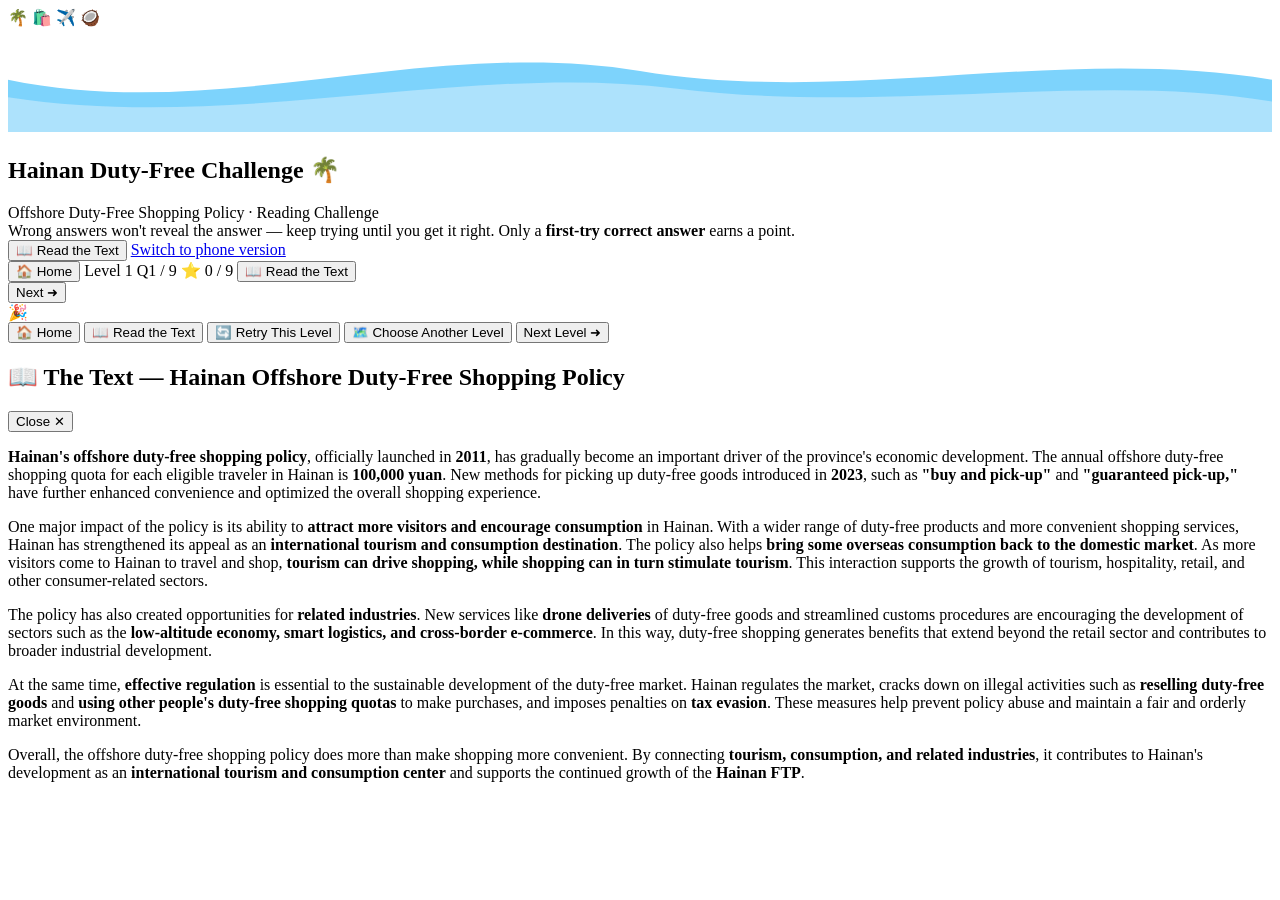
==== desktop.html @ 832258ee "Add desktop.html" ====
<!DOCTYPE html>
<html lang="en">
<head>
<meta charset="UTF-8">
<meta name="viewport" content="width=device-width, initial-scale=1.0">
<meta name="theme-color" content="#0E7490">
<title>Hainan Duty-Free Challenge · Desktop</title>
<link rel="stylesheet" href="assets/desktop.css">
</head>
<body>
  <span class="float-emoji" style="top:7%;left:4%;">🌴</span>
  <span class="float-emoji" style="top:12%;right:6%;animation-delay:1.5s;">🛍️</span>
  <span class="float-emoji" style="bottom:22%;left:7%;animation-delay:3s;">✈️</span>
  <span class="float-emoji" style="bottom:28%;right:5%;animation-delay:4.5s;">🥥</span>
  <svg class="waves" viewBox="0 0 1440 120" preserveAspectRatio="none">
    <path d="M0,60 C240,110 480,10 720,50 C960,90 1200,20 1440,60 L1440,120 L0,120 Z" fill="#7DD3FC"/>
    <path d="M0,80 C260,120 520,40 760,70 C1000,100 1240,50 1440,85 L1440,120 L0,120 Z" fill="#BAE6FD" opacity=".8"/>
  </svg>

  <div class="app">
    <!-- ===== home / level select ===== -->
    <section class="card" id="screen-home">
      <div class="home-head">
        <h1>Hainan Duty-Free Challenge 🌴</h1>
        <div class="subtitle">Offshore Duty-Free Shopping Policy · Reading Challenge</div>
        <div class="rule">
          Wrong answers won't reveal the answer — keep trying until you get it right.
          Only a <b>first-try correct answer</b> earns a point.
        </div>
      </div>
      <div id="level-list"></div>
      <div class="home-foot">
        <button class="btn btn-ghost btn-sm" id="btn-read-home" type="button">📖 Read the Text</button>
        <a class="ver-switch" href="index.html">Switch to phone version</a>
      </div>
    </section>

    <!-- ===== quiz ===== -->
    <section class="card hidden" id="screen-quiz">
      <div class="quiz-top" id="quiz-top">
        <button class="chip chip-home" id="btn-home-quiz" type="button">🏠 Home</button>
        <span class="chip chip-level" id="lv-tag">Level 1</span>
        <span class="chip chip-count" id="count-tag">Q1 / 9</span>
        <span class="chip chip-score">⭐ <span id="score-now">0</span> / <span id="total-now">9</span></span>
        <button class="chip chip-read" id="btn-read-quiz" type="button">📖 Read the Text</button>
      </div>
      <div class="progress"><div id="progress-fill"></div></div>
      <div class="q-text" id="q-text"></div>
      <div id="opt-area"></div>
      <div id="feedback-area"></div>
      <div class="next-row">
        <button class="btn btn-teal hidden" id="btn-next" type="button">Next ➜</button>
      </div>
    </section>

    <!-- ===== level summary ===== -->
    <section class="card hidden" id="screen-sum">
      <div class="sum-head">
        <div class="sum-emoji" id="sum-emoji">🎉</div>
        <div class="sum-title" id="sum-title"></div>
        <div class="sum-sub" id="sum-sub"></div>
        <div class="sum-stars" id="sum-stars"></div>
        <div class="sum-total" id="sum-total"></div>
      </div>
      <div class="review" id="review"></div>
      <div class="result-btns">
        <button class="btn btn-ghost btn-sm" id="btn-home-sum" type="button">🏠 Home</button>
        <button class="btn btn-ghost btn-sm" id="btn-read-sum" type="button">📖 Read the Text</button>
        <button class="btn btn-ghost btn-sm" id="btn-retry-lv" type="button">🔄 Retry This Level</button>
        <button class="btn btn-teal btn-sm" id="btn-to-levels" type="button">🗺️ Choose Another Level</button>
        <button class="btn btn-primary" id="btn-next-lv" type="button">Next Level ➜</button>
      </div>
    </section>
  </div>

  <!-- ===== reading modal ===== -->
  <div class="modal-mask hidden" id="read-modal">
    <div class="modal">
      <div class="modal-head">
        <h2>📖 The Text — Hainan Offshore Duty-Free Shopping Policy</h2>
        <button class="modal-close" id="btn-close-modal" type="button">Close ✕</button>
      </div>
      <div class="modal-body">
        <p><b>Hainan's offshore duty-free shopping policy</b>, officially launched in <b>2011</b>, has gradually become an important driver of the province's economic development. The annual offshore duty-free shopping quota for each eligible traveler in Hainan is <b>100,000 yuan</b>. New methods for picking up duty-free goods introduced in <b>2023</b>, such as <b>"buy and pick-up"</b> and <b>"guaranteed pick-up,"</b> have further enhanced convenience and optimized the overall shopping experience.</p>
        <p>One major impact of the policy is its ability to <b>attract more visitors and encourage consumption</b> in Hainan. With a wider range of duty-free products and more convenient shopping services, Hainan has strengthened its appeal as an <b>international tourism and consumption destination</b>. The policy also helps <b>bring some overseas consumption back to the domestic market</b>. As more visitors come to Hainan to travel and shop, <b>tourism can drive shopping, while shopping can in turn stimulate tourism</b>. This interaction supports the growth of tourism, hospitality, retail, and other consumer-related sectors.</p>
        <p>The policy has also created opportunities for <b>related industries</b>. New services like <b>drone deliveries</b> of duty-free goods and streamlined customs procedures are encouraging the development of sectors such as the <b>low-altitude economy, smart logistics, and cross-border e-commerce</b>. In this way, duty-free shopping generates benefits that extend beyond the retail sector and contributes to broader industrial development.</p>
        <p>At the same time, <b>effective regulation</b> is essential to the sustainable development of the duty-free market. Hainan regulates the market, cracks down on illegal activities such as <b>reselling duty-free goods</b> and <b>using other people's duty-free shopping quotas</b> to make purchases, and imposes penalties on <b>tax evasion</b>. These measures help prevent policy abuse and maintain a fair and orderly market environment.</p>
        <p>Overall, the offshore duty-free shopping policy does more than make shopping more convenient. By connecting <b>tourism, consumption, and related industries</b>, it contributes to Hainan's development as an <b>international tourism and consumption center</b> and supports the continued growth of the <b>Hainan FTP</b>.</p>
      </div>
    </div>
  </div>

  <script>window.GAME_MODE = "desktop";</script>
  <script src="assets/game.js"></script>
</body>
</html>
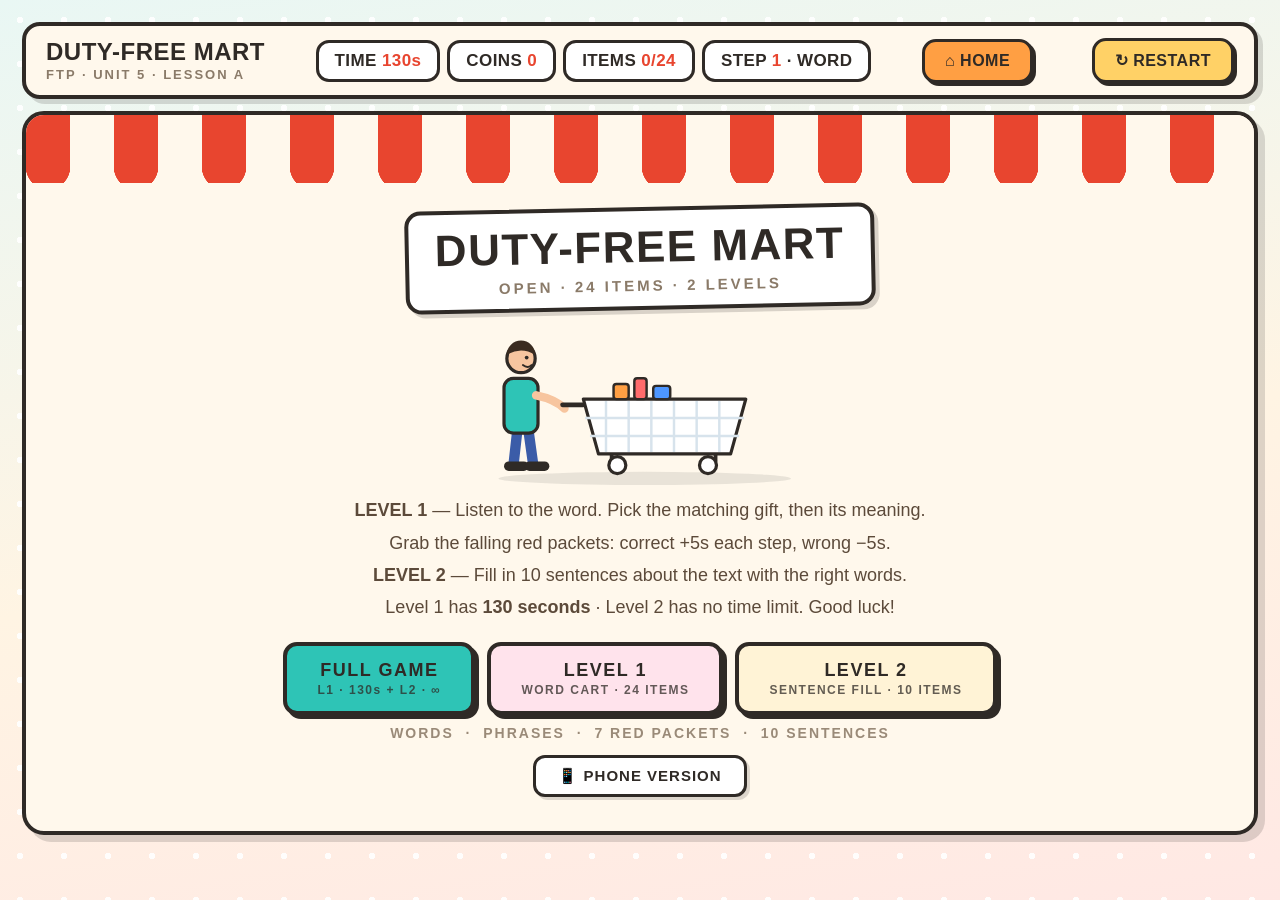
==== commit acabeeff: "Add desktop.html" ====
--- a/desktop.html
+++ b/desktop.html
@@ -1,96 +1,1131 @@
-<!DOCTYPE html>
-<html lang="en">
-<head>
-<meta charset="UTF-8">
-<meta name="viewport" content="width=device-width, initial-scale=1.0">
-<meta name="theme-color" content="#0E7490">
-<title>Hainan Duty-Free Challenge · Desktop</title>
-<link rel="stylesheet" href="assets/desktop.css">
-</head>
-<body>
-  <span class="float-emoji" style="top:7%;left:4%;">🌴</span>
-  <span class="float-emoji" style="top:12%;right:6%;animation-delay:1.5s;">🛍️</span>
-  <span class="float-emoji" style="bottom:22%;left:7%;animation-delay:3s;">✈️</span>
-  <span class="float-emoji" style="bottom:28%;right:5%;animation-delay:4.5s;">🥥</span>
-  <svg class="waves" viewBox="0 0 1440 120" preserveAspectRatio="none">
-    <path d="M0,60 C240,110 480,10 720,50 C960,90 1200,20 1440,60 L1440,120 L0,120 Z" fill="#7DD3FC"/>
-    <path d="M0,80 C260,120 520,40 760,70 C1000,100 1240,50 1440,85 L1440,120 L0,120 Z" fill="#BAE6FD" opacity=".8"/>
-  </svg>
-
-  <div class="app">
-    <!-- ===== home / level select ===== -->
-    <section class="card" id="screen-home">
-      <div class="home-head">
-        <h1>Hainan Duty-Free Challenge 🌴</h1>
-        <div class="subtitle">Offshore Duty-Free Shopping Policy · Reading Challenge</div>
-        <div class="rule">
-          Wrong answers won't reveal the answer — keep trying until you get it right.
-          Only a <b>first-try correct answer</b> earns a point.
-        </div>
-      </div>
-      <div id="level-list"></div>
-      <div class="home-foot">
-        <button class="btn btn-ghost btn-sm" id="btn-read-home" type="button">📖 Read the Text</button>
-        <a class="ver-switch" href="index.html">Switch to phone version</a>
-      </div>
-    </section>
-
-    <!-- ===== quiz ===== -->
-    <section class="card hidden" id="screen-quiz">
-      <div class="quiz-top" id="quiz-top">
-        <button class="chip chip-home" id="btn-home-quiz" type="button">🏠 Home</button>
-        <span class="chip chip-level" id="lv-tag">Level 1</span>
-        <span class="chip chip-count" id="count-tag">Q1 / 9</span>
-        <span class="chip chip-score">⭐ <span id="score-now">0</span> / <span id="total-now">9</span></span>
-        <button class="chip chip-read" id="btn-read-quiz" type="button">📖 Read the Text</button>
-      </div>
-      <div class="progress"><div id="progress-fill"></div></div>
-      <div class="q-text" id="q-text"></div>
-      <div id="opt-area"></div>
-      <div id="feedback-area"></div>
-      <div class="next-row">
-        <button class="btn btn-teal hidden" id="btn-next" type="button">Next ➜</button>
-      </div>
-    </section>
-
-    <!-- ===== level summary ===== -->
-    <section class="card hidden" id="screen-sum">
-      <div class="sum-head">
-        <div class="sum-emoji" id="sum-emoji">🎉</div>
-        <div class="sum-title" id="sum-title"></div>
-        <div class="sum-sub" id="sum-sub"></div>
-        <div class="sum-stars" id="sum-stars"></div>
-        <div class="sum-total" id="sum-total"></div>
-      </div>
-      <div class="review" id="review"></div>
-      <div class="result-btns">
-        <button class="btn btn-ghost btn-sm" id="btn-home-sum" type="button">🏠 Home</button>
-        <button class="btn btn-ghost btn-sm" id="btn-read-sum" type="button">📖 Read the Text</button>
-        <button class="btn btn-ghost btn-sm" id="btn-retry-lv" type="button">🔄 Retry This Level</button>
-        <button class="btn btn-teal btn-sm" id="btn-to-levels" type="button">🗺️ Choose Another Level</button>
-        <button class="btn btn-primary" id="btn-next-lv" type="button">Next Level ➜</button>
-      </div>
-    </section>
-  </div>
-
-  <!-- ===== reading modal ===== -->
-  <div class="modal-mask hidden" id="read-modal">
-    <div class="modal">
-      <div class="modal-head">
-        <h2>📖 The Text — Hainan Offshore Duty-Free Shopping Policy</h2>
-        <button class="modal-close" id="btn-close-modal" type="button">Close ✕</button>
-      </div>
-      <div class="modal-body">
-        <p><b>Hainan's offshore duty-free shopping policy</b>, officially launched in <b>2011</b>, has gradually become an important driver of the province's economic development. The annual offshore duty-free shopping quota for each eligible traveler in Hainan is <b>100,000 yuan</b>. New methods for picking up duty-free goods introduced in <b>2023</b>, such as <b>"buy and pick-up"</b> and <b>"guaranteed pick-up,"</b> have further enhanced convenience and optimized the overall shopping experience.</p>
-        <p>One major impact of the policy is its ability to <b>attract more visitors and encourage consumption</b> in Hainan. With a wider range of duty-free products and more convenient shopping services, Hainan has strengthened its appeal as an <b>international tourism and consumption destination</b>. The policy also helps <b>bring some overseas consumption back to the domestic market</b>. As more visitors come to Hainan to travel and shop, <b>tourism can drive shopping, while shopping can in turn stimulate tourism</b>. This interaction supports the growth of tourism, hospitality, retail, and other consumer-related sectors.</p>
-        <p>The policy has also created opportunities for <b>related industries</b>. New services like <b>drone deliveries</b> of duty-free goods and streamlined customs procedures are encouraging the development of sectors such as the <b>low-altitude economy, smart logistics, and cross-border e-commerce</b>. In this way, duty-free shopping generates benefits that extend beyond the retail sector and contributes to broader industrial development.</p>
-        <p>At the same time, <b>effective regulation</b> is essential to the sustainable development of the duty-free market. Hainan regulates the market, cracks down on illegal activities such as <b>reselling duty-free goods</b> and <b>using other people's duty-free shopping quotas</b> to make purchases, and imposes penalties on <b>tax evasion</b>. These measures help prevent policy abuse and maintain a fair and orderly market environment.</p>
-        <p>Overall, the offshore duty-free shopping policy does more than make shopping more convenient. By connecting <b>tourism, consumption, and related industries</b>, it contributes to Hainan's development as an <b>international tourism and consumption center</b> and supports the continued growth of the <b>Hainan FTP</b>.</p>
-      </div>
-    </div>
-  </div>
-
-  <script>window.GAME_MODE = "desktop";</script>
-  <script src="assets/game.js"></script>
-</body>
-</html>
+<!DOCTYPE html>
+<html lang="en">
+<head>
+<meta charset="UTF-8">
+<meta name="viewport" content="width=device-width, initial-scale=1.0">
+<title>Duty-Free Mart · FTP Unit 5 Lesson A</title>
+<style>
+  :root{
+    --ink:#2f2a26; --cream:#fff8ec; --red:#e8452f; --orange:#ff9f43;
+    --teal:#2ec4b6; --yellow:#ffd166; --paper:#fffdf7; --gold:#f5c542;
+  }
+  *{margin:0;padding:0;box-sizing:border-box;}
+  body{
+    font-family:"Trebuchet MS","Segoe UI",Arial,sans-serif; color:var(--ink);
+    background:
+      radial-gradient(circle at 20px 20px, rgba(255,255,255,.9) 3px, transparent 3.5px) 0 0/44px 44px,
+      linear-gradient(170deg,#e9f7f4 0%,#fff4e3 55%,#ffe8e4 100%);
+    min-height:100vh; padding:10px;
+  }
+  .app{max-width:1140px;margin:0 auto;}
+
+  /* ---------- topbar ---------- */
+  .topbar{
+    display:flex;align-items:center;justify-content:space-between;gap:8px;flex-wrap:wrap;
+    background:var(--cream);border:4px solid var(--ink);border-radius:18px;
+    padding:8px 14px;box-shadow:5px 5px 0 rgba(47,42,38,.16);
+  }
+  .brand{font-size:16px;font-weight:800;letter-spacing:.5px;line-height:1.15;}
+  .brand span{display:block;font-size:10px;letter-spacing:2px;color:#8a7a68;margin-top:2px;}
+  .pills{display:flex;gap:7px;flex-wrap:wrap;align-items:center;}
+  .pill{
+    background:#fff;border:3px solid var(--ink);border-radius:11px;
+    padding:5px 11px;font-size:12.5px;font-weight:800;letter-spacing:.4px;
+    position:relative;
+  }
+  .tbadge{
+    position:absolute;top:-8px;right:-2px;z-index:60;
+    font-size:14px;font-weight:900;letter-spacing:.5px;
+    pointer-events:none;white-space:nowrap;
+    animation:tbf 1s ease-out both;
+    text-shadow:0 0 3px #fff,0 0 3px #fff,0 0 3px #fff;
+  }
+  .tbadge.pos{color:#1f9d55;}
+  .tbadge.neg{color:#e02424;}
+  @keyframes tbf{
+    0%{opacity:0;transform:translateY(6px) scale(.7);}
+    25%{opacity:1;transform:translateY(-2px) scale(1.15);}
+    75%{opacity:1;transform:translateY(-12px) scale(1);}
+    100%{opacity:0;transform:translateY(-20px) scale(1);}
+  }
+  .pill b{color:var(--red);}
+  .pill.urgent{background:#ffd9d3;border-color:#c3271a;animation:blink 1s infinite;}
+  .pill.urgent b{color:#c3271a;}
+  @keyframes blink{50%{background:#ffaba0;}}
+  .restart{
+    background:var(--yellow);border:3px solid var(--ink);border-radius:12px;
+    padding:7px 15px;font-size:12.5px;font-weight:800;cursor:pointer;font-family:inherit;
+    box-shadow:3px 3px 0 var(--ink);transition:.12s;color:var(--ink);letter-spacing:.5px;
+  }
+  .restart:hover{transform:translate(2px,2px);box-shadow:1px 1px 0 var(--ink);}
+  .restart.home{background:#ff9f43;margin-right:8px;}
+
+  .screen{display:none;margin-top:12px;}
+  .screen.active{display:block;}
+
+  /* ---------- cover ---------- */
+  .cover{
+    background:var(--cream);border:4px solid var(--ink);border-radius:22px;
+    box-shadow:7px 7px 0 rgba(47,42,38,.16);overflow:hidden;
+  }
+  .awning{
+    height:52px;
+    background:repeating-linear-gradient(90deg,var(--red) 0 44px,var(--cream) 44px 88px);
+    position:relative;
+  }
+  .awning::after{
+    content:"";position:absolute;left:0;right:0;top:52px;height:16px;
+    background-color:var(--cream);
+    background-image:radial-gradient(circle at 22px 0,var(--red) 22px,transparent 22.5px);
+    background-repeat:repeat-x;background-size:88px 16px;
+  }
+  .cover-body{padding:30px 18px 26px;text-align:center;}
+  .sign{
+    display:inline-block;background:#fff;border:4px solid var(--ink);border-radius:16px;
+    padding:12px 26px;box-shadow:4px 4px 0 rgba(47,42,38,.18);transform:rotate(-1.2deg);
+  }
+  .sign h1{font-size:26px;letter-spacing:1.5px;line-height:1.1;}
+  .sign .sub{margin-top:6px;font-size:11px;letter-spacing:3px;color:#8a7a68;font-weight:800;}
+  .cover-scene{max-width:340px;margin:6px auto 0;}
+  .cover-scene svg{width:100%;height:auto;display:block;}
+  .howto{margin:6px auto 0;max-width:540px;font-size:14px;line-height:1.8;color:#5c4a3a;}
+  .go{
+    margin-top:16px;border:4px solid var(--ink);cursor:pointer;font-family:inherit;
+    color:var(--ink);font-size:17px;font-weight:800;letter-spacing:1.5px;
+    padding:12px 36px;border-radius:18px;background:var(--teal);
+    box-shadow:4px 4px 0 var(--ink);transition:.12s;
+  }
+  .go:hover{transform:translate(2px,2px);box-shadow:2px 2px 0 var(--ink);}
+  .go small{display:block;font-size:10.5px;letter-spacing:2.5px;margin-top:2px;opacity:.75;}
+  .lvlrow{display:flex;gap:12px;justify-content:center;flex-wrap:wrap;margin-top:18px;}
+  .go.mini{margin-top:0;padding:10px 20px;font-size:14px;border-radius:14px;}
+  .go.mini small{font-size:9.5px;letter-spacing:1.5px;}
+  .cover-tip{margin-top:10px;font-size:11px;letter-spacing:2px;color:#9a8a78;font-weight:800;}
+
+  /* ---------- game layout ---------- */
+  .board{display:grid;grid-template-columns:minmax(0,1fr);gap:12px;margin-top:12px;}
+  @media (min-width:860px){ .board{grid-template-columns:minmax(0,1fr) 350px;align-items:start;} }
+
+  .shop{
+    background:var(--cream);border:4px solid var(--ink);border-radius:22px;
+    padding:12px 12px 20px;box-shadow:7px 7px 0 rgba(47,42,38,.16);position:relative;
+  }
+  .stepline{display:flex;justify-content:space-between;gap:8px;flex-wrap:wrap;}
+  .step{
+    font-size:11px;font-weight:800;letter-spacing:1.5px;padding:5px 11px;border-radius:10px;
+    border:3px solid var(--ink);background:#fff;color:#a2937f;
+  }
+  .step.on{background:var(--orange);color:#fff;}
+  .rp-banner{
+    display:none;margin:10px auto 0;width:fit-content;max-width:100%;
+    background:linear-gradient(135deg,#e04b38,#c3271a);color:#ffe9b0;
+    border:3px solid #8f1d12;border-radius:12px;padding:6px 16px;
+    font-size:12.5px;font-weight:800;letter-spacing:1px;text-align:center;
+    box-shadow:3px 3px 0 rgba(47,42,38,.2);
+  }
+  .rp-banner.show{display:block;animation:pop .4s;}
+
+  .speaker-zone{text-align:center;margin:12px 0 14px;}
+  .speaker{
+    position:relative;width:84px;height:84px;border-radius:50%;cursor:pointer;
+    background:var(--teal);border:4px solid var(--ink);
+    box-shadow:4px 4px 0 var(--ink);display:flex;align-items:center;justify-content:center;
+    margin:0 auto;transition:.12s;
+  }
+  .speaker:hover{transform:translate(2px,2px);box-shadow:2px 2px 0 var(--ink);}
+  .speaker svg{width:38px;height:38px;}
+  .speaker::before,.speaker::after{
+    content:"";position:absolute;inset:-4px;border-radius:50%;
+    border:3px solid rgba(46,196,182,.55);animation:ring 2.4s infinite;
+  }
+  .speaker::after{animation-delay:1.2s;}
+  @keyframes ring{0%{transform:scale(1);opacity:.85;}100%{transform:scale(1.42);opacity:0;}}
+  .speaker.playing::before,.speaker.playing::after{animation-duration:.85s;}
+  .tap{margin-top:8px;font-size:10px;letter-spacing:2px;font-weight:800;color:#a2937f;}
+
+  /* gift cards */
+  .shelfwrap{position:relative;padding-bottom:12px;}
+  .shelf{display:grid;grid-template-columns:repeat(2,minmax(0,1fr));gap:12px;}
+  @media (min-width:640px){ .shelf{grid-template-columns:repeat(4,1fr);} }
+  .plank{
+    height:12px;margin-top:6px;border:3px solid var(--ink);border-radius:7px;
+    background:repeating-linear-gradient(90deg,#e0b489 0 14px,#d3a374 14px 28px);
+  }
+  .card{
+    position:relative;background:var(--paper);border:3px solid var(--ink);border-radius:14px;
+    min-height:118px;display:flex;align-items:center;justify-content:center;
+    padding:30px 8px 12px;text-align:center;cursor:pointer;transition:.13s;
+    box-shadow:0 5px 0 rgba(47,42,38,.13);overflow:hidden;
+  }
+  .card:hover{transform:translateY(-4px);box-shadow:0 9px 0 rgba(47,42,38,.13);}
+  .card .bow{position:absolute;top:4px;left:50%;transform:translateX(-50%);width:56px;height:22px;}
+  .card .word{font-size:18px;font-weight:800;line-height:1.3;white-space:nowrap;max-width:100%;}
+  .card .word.zh{font-size:15.5px;}
+  .card.ok{border-color:#2f9e57;background:#dff7e6 !important;animation:pop .4s;}
+  .card.bad{border-color:#d94a3d;background:#ffe3e0 !important;animation:shake .4s;}
+  @keyframes pop{0%{transform:scale(1);}50%{transform:scale(1.08);}100%{transform:scale(1);}}
+  @keyframes shake{0%,100%{transform:translateX(0);}25%{transform:translateX(-7px);}75%{transform:translateX(7px);}}
+
+  /* red envelope card */
+  .card.rp{background:linear-gradient(160deg,#e04b38,#c3271a) !important;border-color:#8f1d12;padding-top:54px;}
+  .card.rp::before{
+    content:"";position:absolute;top:0;bottom:0;left:50%;transform:translateX(-50%);
+    width:16px;background:linear-gradient(180deg,#ffe08a,#f5c542);
+  }
+  .card.rp::after{
+    content:"";position:absolute;top:-2px;left:50%;transform:translateX(-50%);
+    border-left:36px solid transparent;border-right:36px solid transparent;
+    border-top:26px solid #a81f14;
+  }
+  .card.rp .coin{
+    position:absolute;top:13px;left:50%;transform:translateX(-50%);
+    width:26px;height:26px;border-radius:50%;background:radial-gradient(circle at 35% 30%,#ffe9a8,#f5c542);
+    border:2.5px solid #8f1d12;display:flex;align-items:center;justify-content:center;
+    font-size:12px;font-weight:800;color:#a81f14;
+  }
+  .card.rp .word{
+    position:relative;z-index:2;background:#fff8ec;color:#a81f14;
+    padding:3px 10px;border-radius:9px;border:2px solid #8f1d12;line-height:1.3;
+  }
+
+  /* falling red packet */
+  .drop-rp{
+    position:absolute;top:92px;left:50%;transform:translateX(-50%);z-index:50;
+    width:74px;height:96px;border-radius:10px;
+    background:linear-gradient(160deg,#e04b38,#c3271a);
+    border:3px solid #8f1d12;box-shadow:0 8px 18px rgba(143,29,18,.4);
+    display:flex;align-items:center;justify-content:center;
+    animation:drop .68s cubic-bezier(.3,1.4,.5,1) both;
+  }
+  .drop-rp::before{content:"";position:absolute;top:0;left:0;right:0;height:34px;
+    background:#a81f14;border-radius:7px 7px 0 0;border-bottom:3px solid #8f1d12;}
+  .drop-rp .coin{width:30px;height:30px;border-radius:50%;
+    background:radial-gradient(circle at 35% 30%,#ffe9a8,#f5c542);
+    border:2.5px solid #8f1d12;display:flex;align-items:center;justify-content:center;
+    font-size:14px;font-weight:800;color:#a81f14;position:relative;z-index:2;}
+  @keyframes drop{0%{transform:translate(-50%,-140px) rotate(-8deg);}70%{transform:translate(-50%,14px) rotate(4deg);}100%{transform:translate(-50%,0) rotate(0);}}
+  .drop-rp.ready{cursor:pointer;animation:drop .68s cubic-bezier(.3,1.4,.5,1) both, wiggle 1s .7s infinite;}
+  @keyframes wiggle{0%,100%{margin-top:0;}50%{margin-top:-7px;}}
+  .drop-hint{
+    position:absolute;top:196px;left:50%;transform:translateX(-50%);z-index:50;
+    background:#fff;border:3px solid var(--ink);border-radius:12px;
+    padding:5px 14px;font-size:11.5px;font-weight:800;letter-spacing:1.5px;color:#c1431f;
+    box-shadow:3px 3px 0 rgba(47,42,38,.18);animation:blink 1.2s infinite;
+  }
+
+  /* time toast */
+  .ttoast{
+    position:fixed;top:70px;left:50%;transform:translateX(-50%);z-index:999;
+    border:3px solid var(--ink);border-radius:12px;padding:7px 18px;
+    font-size:15px;font-weight:800;letter-spacing:1px;box-shadow:3px 3px 0 rgba(47,42,38,.2);
+    animation:tfade 1.1s ease both;pointer-events:none;
+  }
+  .ttoast.pos{background:#dff7e6;color:#2f9e57;}
+  .ttoast.neg{background:#ffd9d3;color:#c3271a;}
+  @keyframes tfade{0%{opacity:0;transform:translate(-50%,-12px);}15%{opacity:1;transform:translate(-50%,0);}80%{opacity:1;}100%{opacity:0;}}
+
+  /* ---------- cart ---------- */
+  .cartpanel{
+    background:var(--cream);border:4px solid var(--ink);border-radius:22px;
+    box-shadow:7px 7px 0 rgba(47,42,38,.16);padding:12px 14px 14px;
+    display:flex;flex-direction:column;gap:8px;
+  }
+  .cart-head{
+    display:flex;justify-content:space-between;align-items:center;
+    font-size:13.5px;font-weight:800;letter-spacing:2px;
+    border-bottom:3px dashed #e2cbb0;padding-bottom:7px;
+  }
+  .cart-head b{font-size:14.5px;color:var(--red);letter-spacing:1px;}
+  .scene{max-width:230px;margin:0 auto;width:100%;}
+  .scene svg{width:100%;height:auto;display:block;}
+  .goods-label{font-size:10px;letter-spacing:2.5px;font-weight:800;color:#a2937f;margin-bottom:5px;}
+  .basket{
+    position:relative;background:#fbfdff;
+    background-image:
+      repeating-linear-gradient(0deg,transparent 0 24px,#e6eef4 24px 27px),
+      repeating-linear-gradient(90deg,transparent 0 24px,#e6eef4 24px 27px);
+    border:4px solid var(--ink);border-radius:14px 14px 20px 20px;
+    padding:9px;min-height:180px;max-height:300px;overflow-y:auto;
+  }
+  .basket:empty::after{
+    content:"Your cart is empty";display:block;text-align:center;color:#b9c7d1;
+    font-size:12px;letter-spacing:1.5px;font-weight:800;padding-top:60px;
+  }
+  .wheels{display:flex;justify-content:space-between;padding:0 24px;}
+  .wheels i{width:20px;height:20px;border-radius:50%;background:#fff;border:3px solid var(--ink);
+    box-shadow:inset 0 0 0 2.5px #dbe6ee;display:block;margin-top:-2px;}
+  .ci{
+    background:var(--paper);border:3px solid var(--ink);border-radius:10px;
+    padding:6px 9px;margin-bottom:7px;box-shadow:2px 2px 0 rgba(47,42,38,.14);
+    animation:slidein .3s ease both;
+  }
+  @keyframes slidein{from{opacity:0;transform:translateX(18px);}to{opacity:1;transform:translateX(0);}}
+  .ci .w{font-size:13.5px;font-weight:800;color:#c1431f;line-height:1.3;}
+  .ci .z{font-size:12px;color:#6b5a48;margin-top:1px;line-height:1.35;}
+  .ci .z.wait{color:#c9a38c;font-style:italic;letter-spacing:2px;}
+  .ci.rpdone{border-color:#8f1d12;background:#fff3d6;}
+  .ci.rpdone .w::after{content:" 🧧";font-size:12px;}
+  .cart-foot{
+    display:flex;justify-content:space-between;font-size:12px;font-weight:800;
+    letter-spacing:2px;color:#8a7a68;border-top:3px dashed #e2cbb0;padding-top:8px;
+  }
+  .cart-foot b{color:var(--red);font-size:14px;}
+
+  /* ---------- receipt ---------- */
+  .receipt{
+    max-width:600px;margin:0 auto;background:var(--paper);
+    border:4px solid var(--ink);border-radius:8px 8px 18px 18px;
+    box-shadow:7px 7px 0 rgba(47,42,38,.16);padding:0 0 20px;
+  }
+  .receipt .rh{background:repeating-linear-gradient(90deg,var(--red) 0 24px,var(--cream) 24px 48px);
+    height:24px;border-bottom:4px solid var(--ink);border-radius:4px 4px 0 0;}
+  .receipt .inner{padding:18px 22px 0;}
+  .receipt h2{text-align:center;font-size:20px;letter-spacing:5px;}
+  .receipt .sub{text-align:center;font-size:10.5px;letter-spacing:2.5px;color:#a2937f;
+    font-weight:800;border-bottom:3px dashed #e2cbb0;padding:5px 0 10px;margin-bottom:10px;}
+  .errbox{
+    background:#ffe9e5;border:3px solid #d94a3d;border-radius:14px;
+    padding:12px 14px;margin-bottom:14px;
+  }
+  .errbox h3{font-size:14px;letter-spacing:1.5px;color:#c3271a;margin-bottom:8px;}
+  .errbox ul{list-style:none;}
+  .errbox li{display:flex;justify-content:space-between;gap:10px;padding:5px 0;
+    border-bottom:2px dotted #f0c4bd;font-size:13.5px;}
+  .errbox li:last-child{border-bottom:none;}
+  .errbox .l b{color:#c1431f;}
+  .errbox .l div{font-size:12px;color:#6b5a48;}
+  .errbox .st{font-weight:800;color:#d94a3d;white-space:nowrap;font-size:11.5px;}
+  .errbox .allgood{text-align:center;font-weight:800;color:#2f9e57;font-size:14px;padding:4px 0;}
+  .rline{display:flex;justify-content:space-between;gap:12px;padding:6px 0;
+    border-bottom:2px dotted #e6dccb;font-size:13.5px;}
+  .rline .l b{color:#c1431f;font-size:14px;}
+  .rline .l i{color:#a2937f;font-size:11px;font-style:normal;}
+  .rline .l div{font-size:12px;color:#6b5a48;margin-top:1px;}
+  .rline .r{font-weight:800;white-space:nowrap;font-size:11.5px;letter-spacing:.5px;}
+  .rline .r.ok{color:#2f9e57;}
+  .rline .r.no{color:#d94a3d;}
+  .sum{margin-top:14px;text-align:center;font-size:14.5px;font-weight:800;line-height:1.9;}
+  .sum b{color:var(--red);}
+  .stars{text-align:center;font-size:24px;margin-top:4px;letter-spacing:4px;color:var(--yellow);
+    -webkit-text-stroke:1px var(--ink);}
+  .actions{text-align:center;margin-top:18px;}
+  .rp-tag{display:inline-block;background:#e04b38;color:#ffe9b0;border-radius:8px;
+    font-size:10px;font-weight:800;padding:1px 7px;margin-left:6px;letter-spacing:1px;}
+  /* ---- level 2 · sentence fill-in ---- */
+  .l2title{font-size:12px;font-weight:800;letter-spacing:1.5px;color:#c1431f;
+    background:#fff;border:3px solid var(--ink);border-radius:11px;display:inline-block;
+    padding:5px 12px;box-shadow:3px 3px 0 rgba(47,42,38,.15);}
+  .sentwrap{background:#fffdf7;border:3px solid var(--ink);border-radius:16px;
+    padding:16px 18px;margin-top:14px;box-shadow:0 5px 0 rgba(47,42,38,.13);}
+  .sentnum{font-size:11px;font-weight:800;letter-spacing:1.5px;color:#a2937f;}
+  .sentext{font-size:16.5px;font-weight:700;line-height:1.75;margin-top:8px;color:#3c332b;overflow-wrap:anywhere;}
+  .blank{display:inline-block;min-width:120px;border-bottom:3px solid var(--red);
+    color:var(--red);font-weight:800;text-align:center;padding:0 8px;}
+  .blank.filled{border-bottom-color:#2f9e57;color:#2f9e57;}
+  .optgrid{display:grid;grid-template-columns:repeat(2,minmax(0,1fr));gap:10px;margin-top:14px;}
+  .opt{background:#fff;border:3px solid var(--ink);border-radius:12px;padding:11px 12px;
+    text-align:center;font-weight:800;font-size:15px;cursor:pointer;color:#3c332b;
+    box-shadow:0 4px 0 rgba(47,42,38,.13);transition:.12s;white-space:nowrap;overflow:hidden;}
+  .opt:hover{transform:translateY(-3px);box-shadow:0 7px 0 rgba(47,42,38,.13);}
+  .opt.ok{background:#dff7e6;border-color:#2f9e57;color:#2f9e57;}
+  .opt.bad{background:#ffe3e0;border-color:#d94a3d;color:#d94a3d;animation:shake .4s;}
+  .l2hint{font-size:11px;color:#a2937f;letter-spacing:.8px;margin-top:10px;text-align:center;font-weight:700;}
+  .l2next{display:none;margin:14px auto 0;padding:10px 34px;background:#2ec4b6;color:#fff;
+    border:3px solid var(--ink);border-radius:12px;font-size:15px;font-weight:800;letter-spacing:1.5px;
+    cursor:pointer;box-shadow:0 4px 0 rgba(47,42,38,.2);transition:.12s;}
+  .l2next:hover{transform:translateY(-2px);box-shadow:0 6px 0 rgba(47,42,38,.2);}
+  .l2next.show{display:inline-block;animation:pop .25s;}
+
+  .verlink{display:inline-block;margin-top:14px;padding:7px 18px;background:#fff;
+    border:3px solid var(--ink);border-radius:12px;font-size:12.5px;font-weight:800;
+    letter-spacing:1px;color:var(--ink);text-decoration:none;box-shadow:3px 3px 0 rgba(47,42,38,.16);}
+  .verlink:hover{background:#fff3d6;}
+
+  @media (max-width:430px){
+    body{padding:6px;}
+    .topbar{padding:6px 10px;gap:6px;}
+    .brand{font-size:13px;}
+    .brand span{font-size:8.5px;letter-spacing:1.5px;}
+    .pill{padding:4px 8px;font-size:11px;border-width:2.5px;border-radius:9px;}
+    .restart{padding:6px 10px;font-size:11px;border-width:2.5px;}
+    .restart.home{margin-right:4px;}
+    .lvlrow{gap:8px;}
+    .go.mini{padding:9px 13px;font-size:13px;border-radius:12px;}
+    .go.mini small{font-size:8.5px;}
+    .cover-body{padding:22px 10px 20px;}
+    .sign h1{font-size:22px;}
+    .howto{font-size:12.5px;}
+    .howto b{font-size:12.5px;}
+  }
+
+  /* ====== DESKTOP VERSION · bigger fonts & wider layout (min-width:900px) ====== */
+  @media (min-width:900px){
+    body{padding:22px;}
+    .app{max-width:1400px;}
+    .topbar{padding:12px 20px;}
+    .brand{font-size:24px;}
+    .brand span{font-size:13px;}
+    .pill{padding:8px 16px;font-size:17px;border-radius:13px;}
+    .restart{padding:10px 20px;font-size:16px;border-radius:14px;}
+    .sign h1{font-size:44px;}
+    .sign .sub{font-size:15px;}
+    .cover-body{padding:40px 24px 34px;}
+    .howto{font-size:18px;max-width:720px;}
+    .go{font-size:22px;padding:14px 44px;}
+    .go small{font-size:13px;}
+    .go.mini{font-size:18px;padding:14px 30px;}
+    .go.mini small{font-size:12px;}
+    .cover-tip{font-size:14px;}
+    .verlink{font-size:15px;padding:9px 22px;}
+    .board{grid-template-columns:minmax(0,1fr) 400px;gap:18px;margin-top:16px;}
+    .shop{padding:18px 20px 26px;}
+    .step{font-size:14px;padding:7px 14px;}
+    .rp-banner{font-size:16px;padding:9px 22px;}
+    .speaker{width:104px;height:104px;}
+    .speaker svg{width:48px;height:48px;}
+    .tap{font-size:13px;}
+    .shelf{gap:16px;}
+    .card{min-height:150px;padding:42px 12px 16px;border-radius:16px;}
+    .card .bow{width:72px;height:28px;top:6px;}
+    .card .word{font-size:24px;}
+    .card .word.zh{font-size:20px;}
+    .card.rp .coin{width:32px;height:32px;font-size:15px;top:15px;}
+    .drop-rp{width:92px;height:120px;top:100px;}
+    .drop-hint{font-size:14px;padding:7px 18px;top:230px;}
+    .ttoast{font-size:18px;padding:9px 22px;top:88px;}
+    .cartpanel{padding:16px 18px 18px;}
+    .cart-head{font-size:16px;}
+    .cart-head b{font-size:17px;}
+    .goods-label{font-size:12px;}
+    .basket{min-height:240px;}
+    .ci{padding:8px 11px;}
+    .ci .w{font-size:16px;}
+    .ci .z{font-size:14px;}
+    .cart-foot{font-size:14px;}
+    .cart-foot b{font-size:17px;}
+    .receipt{max-width:760px;}
+    .receipt h2{font-size:26px;}
+    .receipt .sub{font-size:13px;}
+    .errbox h3{font-size:17px;}
+    .errbox li{font-size:16px;}
+    .errbox .l div{font-size:14px;}
+    .errbox .st{font-size:14px;}
+    .errbox .allgood{font-size:16px;}
+    .rline{font-size:16px;}
+    .rline .l b{font-size:17px;}
+    .rline .l i{font-size:13px;}
+    .rline .l div{font-size:14px;}
+    .rline .r{font-size:14px;}
+    .sum{font-size:18px;}
+    .stars{font-size:34px;}
+    .l2title{font-size:15px;padding:7px 16px;}
+    .sentwrap{padding:20px 24px;}
+    .sentnum{font-size:14px;}
+    .sentext{font-size:22px;}
+    .blank{min-width:170px;}
+    .optgrid{gap:14px;margin-top:18px;}
+    .opt{font-size:20px;padding:16px 14px;border-radius:14px;}
+    .l2hint{font-size:13px;}
+    .l2next{font-size:19px;padding:13px 44px;}
+  }
+</style>
+</head>
+<body>
+<div class="app">
+
+  <div class="topbar">
+    <div class="brand">DUTY-FREE MART
+      <span>FTP · UNIT 5 · LESSON A</span>
+    </div>
+    <div class="pills">
+      <div class="pill" id="timePill">TIME <b id="timeVal">130s</b></div>
+      <div class="pill">COINS <b id="coins">0</b></div>
+      <div class="pill">ITEMS <b id="items">0/24</b></div>
+      <div class="pill" id="phasePill">STEP <b>1</b> · WORD</div>
+    </div>
+    <button class="restart home" id="homeBtn">&#8962; HOME</button>
+    <button class="restart" id="restartBtn">&#8635; RESTART</button>
+  </div>
+
+  <div class="screen active" id="startScreen">
+    <div class="cover">
+      <div class="awning"></div>
+      <div class="cover-body">
+        <div class="sign">
+          <h1>DUTY-FREE MART</h1>
+          <div class="sub">OPEN · 24 ITEMS · 2 LEVELS</div>
+        </div>
+        <div class="cover-scene" id="coverScene"></div>
+        <p class="howto">
+          <b>LEVEL 1</b> — Listen to the word. Pick the matching gift, then its meaning.<br>
+          Grab the falling red packets: correct +5s each step, wrong −5s.<br>
+          <b>LEVEL 2</b> — Fill in 10 sentences about the text with the right words.<br>
+          Level 1 has <b>130 seconds</b> · Level 2 has no time limit. Good luck!
+        </p>
+        <div class="lvlrow">
+          <button class="go mini" style="background:var(--teal)" onclick="startGame('full')">FULL GAME<small>L1 · 130s + L2 · ∞</small></button>
+          <button class="go mini" style="background:#ffe3ec" onclick="startGame('l1')">LEVEL 1<small>WORD CART · 24 ITEMS</small></button>
+          <button class="go mini" style="background:#fff3d6" onclick="startGame('l2')">LEVEL 2<small>SENTENCE FILL · 10 ITEMS</small></button>
+        </div>
+        <div class="cover-tip">WORDS &nbsp;·&nbsp; PHRASES &nbsp;·&nbsp; 7 RED PACKETS &nbsp;·&nbsp; 10 SENTENCES</div>
+      </div>
+    </div>
+  </div>
+
+  <div class="screen" id="gameScreen">
+    <div class="board">
+      <div class="shop" id="shopArea">
+        <div class="stepline" id="stepBox">
+          <div class="step on" id="stepWord">STEP 1 · WORD</div>
+          <div class="step" id="stepMean">STEP 2 · MEANING</div>
+        </div>
+        <div class="rp-banner" id="rpBanner">🧧 RED PACKET ROUND &nbsp;·&nbsp; CORRECT +5s &nbsp;·&nbsp; WRONG −5s</div>
+        <div class="speaker-zone" id="speakerZone">
+          <button class="speaker" id="speakerBtn" aria-label="Play again">
+            <svg viewBox="0 0 24 24" fill="none" stroke="currentColor" stroke-width="2.1"
+                 stroke-linecap="round" stroke-linejoin="round">
+              <path d="M11 5 6 9H3v6h3l5 4z" fill="currentColor" stroke="none"/>
+              <path d="M15.5 8.5a5 5 0 0 1 0 7"/>
+              <path d="M18.5 5.8a9 9 0 0 1 0 12.4"/>
+            </svg>
+          </button>
+          <div class="tap">TAP TO HEAR AGAIN</div>
+        </div>
+        <div class="shelfwrap" id="shelfWrap">
+          <div class="shelf" id="shelf"></div>
+          <div class="plank"></div>
+        </div>
+        <div id="l2Area" style="display:none;">
+          <div class="l2title">LEVEL 2 · SENTENCE CHECK</div>
+          <div class="sentwrap">
+            <div class="sentnum" id="l2Num"></div>
+            <div class="sentext" id="l2Sent"></div>
+          </div>
+          <div class="optgrid" id="l2Opts"></div>
+          <button class="l2next" id="l2Next" type="button">NEXT ➜</button>
+          <div class="l2hint">NO TIME LIMIT · 🔊 TAP TO HEAR THE SENTENCE AFTER A CORRECT PICK · TAP NEXT TO CONTINUE</div>
+        </div>
+      </div>
+
+      <aside class="cartpanel">
+        <div class="cart-head"><span>MY CART</span><b id="cartCount">0 / 24</b></div>
+        <div class="scene" id="cartScene"></div>
+        <div>
+          <div class="goods-label">IN THE CART</div>
+          <div class="basket" id="cartList"></div>
+          <div class="wheels"><i></i><i></i></div>
+        </div>
+        <div class="cart-foot"><span>COINS</span><b id="cartCoins">0</b></div>
+      </aside>
+    </div>
+  </div>
+
+  <div class="screen" id="endScreen">
+    <div class="receipt" id="receipt"></div>
+    <div class="actions">
+      <button class="go" onclick="startGame()">PLAY AGAIN<small>SHUFFLED</small></button>
+      <button class="go" onclick="goHome()" style="background:#ff9f43;color:#fff">HOME<small>BACK TO COVER</small></button>
+    </div>
+  </div>
+</div>
+
+<script>
+/* ====== human voice recordings (US male) ====== */
+const AUDIO = {
+  "offshore": "[data-uri]",
+  "duty-free": "[data-uri]",
+  "quota": "[data-uri]",
+  "eligible": "[data-uri]",
+  "stimulate": "[data-uri]",
+  "hospitality": "[data-uri]",
+  "low-altitude economy": "[data-uri]",
+  "smart logistics": "[data-uri]",
+  "e-commerce": "[data-uri]",
+  "impose": "[data-uri]",
+  "tax evasion": "[data-uri]",
+  "policy": "[data-uri]",
+  "consumption": "[data-uri]",
+  "enhance": "[data-uri]",
+  "optimize": "[data-uri]",
+  "attract": "[data-uri]",
+  "destination": "[data-uri]",
+  "domestic": "[data-uri]",
+  "sector": "[data-uri]",
+  "retail": "[data-uri]",
+  "customs": "[data-uri]",
+  "crack down on": "[data-uri]",
+  "penalty": "[data-uri]",
+  "sustainable": "[data-uri]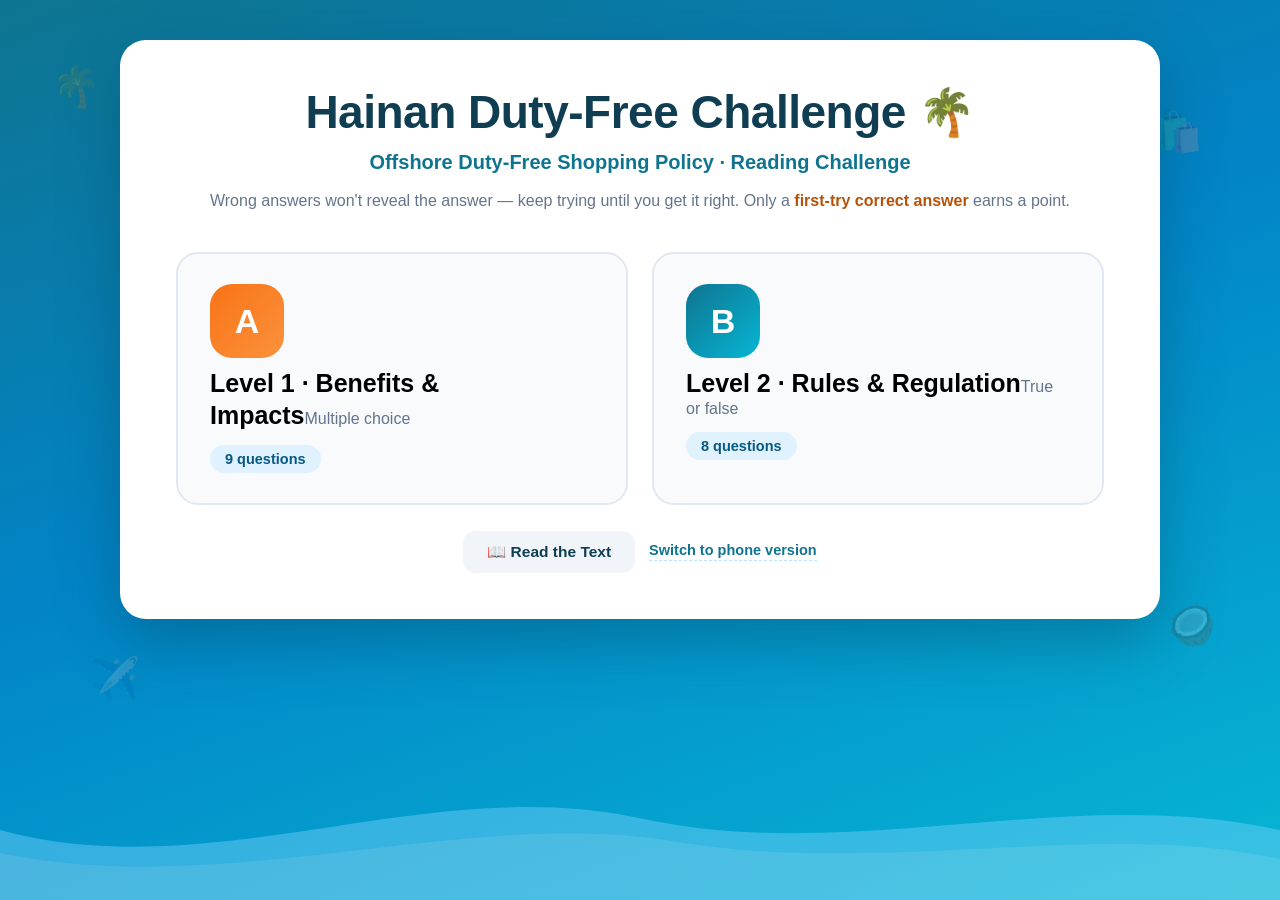
==== commit db4af5e0: "Restore desktop.html (duty-free dash site)" ====
--- a/desktop.html
+++ b/desktop.html
@@ -1,1131 +1,96 @@
-<!DOCTYPE html>
-<html lang="en">
-<head>
-<meta charset="UTF-8">
-<meta name="viewport" content="width=device-width, initial-scale=1.0">
-<title>Duty-Free Mart · FTP Unit 5 Lesson A</title>
-<style>
-  :root{
-    --ink:#2f2a26; --cream:#fff8ec; --red:#e8452f; --orange:#ff9f43;
-    --teal:#2ec4b6; --yellow:#ffd166; --paper:#fffdf7; --gold:#f5c542;
-  }
-  *{margin:0;padding:0;box-sizing:border-box;}
-  body{
-    font-family:"Trebuchet MS","Segoe UI",Arial,sans-serif; color:var(--ink);
-    background:
-      radial-gradient(circle at 20px 20px, rgba(255,255,255,.9) 3px, transparent 3.5px) 0 0/44px 44px,
-      linear-gradient(170deg,#e9f7f4 0%,#fff4e3 55%,#ffe8e4 100%);
-    min-height:100vh; padding:10px;
-  }
-  .app{max-width:1140px;margin:0 auto;}
-
-  /* ---------- topbar ---------- */
-  .topbar{
-    display:flex;align-items:center;justify-content:space-between;gap:8px;flex-wrap:wrap;
-    background:var(--cream);border:4px solid var(--ink);border-radius:18px;
-    padding:8px 14px;box-shadow:5px 5px 0 rgba(47,42,38,.16);
-  }
-  .brand{font-size:16px;font-weight:800;letter-spacing:.5px;line-height:1.15;}
-  .brand span{display:block;font-size:10px;letter-spacing:2px;color:#8a7a68;margin-top:2px;}
-  .pills{display:flex;gap:7px;flex-wrap:wrap;align-items:center;}
-  .pill{
-    background:#fff;border:3px solid var(--ink);border-radius:11px;
-    padding:5px 11px;font-size:12.5px;font-weight:800;letter-spacing:.4px;
-    position:relative;
-  }
-  .tbadge{
-    position:absolute;top:-8px;right:-2px;z-index:60;
-    font-size:14px;font-weight:900;letter-spacing:.5px;
-    pointer-events:none;white-space:nowrap;
-    animation:tbf 1s ease-out both;
-    text-shadow:0 0 3px #fff,0 0 3px #fff,0 0 3px #fff;
-  }
-  .tbadge.pos{color:#1f9d55;}
-  .tbadge.neg{color:#e02424;}
-  @keyframes tbf{
-    0%{opacity:0;transform:translateY(6px) scale(.7);}
-    25%{opacity:1;transform:translateY(-2px) scale(1.15);}
-    75%{opacity:1;transform:translateY(-12px) scale(1);}
-    100%{opacity:0;transform:translateY(-20px) scale(1);}
-  }
-  .pill b{color:var(--red);}
-  .pill.urgent{background:#ffd9d3;border-color:#c3271a;animation:blink 1s infinite;}
-  .pill.urgent b{color:#c3271a;}
-  @keyframes blink{50%{background:#ffaba0;}}
-  .restart{
-    background:var(--yellow);border:3px solid var(--ink);border-radius:12px;
-    padding:7px 15px;font-size:12.5px;font-weight:800;cursor:pointer;font-family:inherit;
-    box-shadow:3px 3px 0 var(--ink);transition:.12s;color:var(--ink);letter-spacing:.5px;
-  }
-  .restart:hover{transform:translate(2px,2px);box-shadow:1px 1px 0 var(--ink);}
-  .restart.home{background:#ff9f43;margin-right:8px;}
-
-  .screen{display:none;margin-top:12px;}
-  .screen.active{display:block;}
-
-  /* ---------- cover ---------- */
-  .cover{
-    background:var(--cream);border:4px solid var(--ink);border-radius:22px;
-    box-shadow:7px 7px 0 rgba(47,42,38,.16);overflow:hidden;
-  }
-  .awning{
-    height:52px;
-    background:repeating-linear-gradient(90deg,var(--red) 0 44px,var(--cream) 44px 88px);
-    position:relative;
-  }
-  .awning::after{
-    content:"";position:absolute;left:0;right:0;top:52px;height:16px;
-    background-color:var(--cream);
-    background-image:radial-gradient(circle at 22px 0,var(--red) 22px,transparent 22.5px);
-    background-repeat:repeat-x;background-size:88px 16px;
-  }
-  .cover-body{padding:30px 18px 26px;text-align:center;}
-  .sign{
-    display:inline-block;background:#fff;border:4px solid var(--ink);border-radius:16px;
-    padding:12px 26px;box-shadow:4px 4px 0 rgba(47,42,38,.18);transform:rotate(-1.2deg);
-  }
-  .sign h1{font-size:26px;letter-spacing:1.5px;line-height:1.1;}
-  .sign .sub{margin-top:6px;font-size:11px;letter-spacing:3px;color:#8a7a68;font-weight:800;}
-  .cover-scene{max-width:340px;margin:6px auto 0;}
-  .cover-scene svg{width:100%;height:auto;display:block;}
-  .howto{margin:6px auto 0;max-width:540px;font-size:14px;line-height:1.8;color:#5c4a3a;}
-  .go{
-    margin-top:16px;border:4px solid var(--ink);cursor:pointer;font-family:inherit;
-    color:var(--ink);font-size:17px;font-weight:800;letter-spacing:1.5px;
-    padding:12px 36px;border-radius:18px;background:var(--teal);
-    box-shadow:4px 4px 0 var(--ink);transition:.12s;
-  }
-  .go:hover{transform:translate(2px,2px);box-shadow:2px 2px 0 var(--ink);}
-  .go small{display:block;font-size:10.5px;letter-spacing:2.5px;margin-top:2px;opacity:.75;}
-  .lvlrow{display:flex;gap:12px;justify-content:center;flex-wrap:wrap;margin-top:18px;}
-  .go.mini{margin-top:0;padding:10px 20px;font-size:14px;border-radius:14px;}
-  .go.mini small{font-size:9.5px;letter-spacing:1.5px;}
-  .cover-tip{margin-top:10px;font-size:11px;letter-spacing:2px;color:#9a8a78;font-weight:800;}
-
-  /* ---------- game layout ---------- */
-  .board{display:grid;grid-template-columns:minmax(0,1fr);gap:12px;margin-top:12px;}
-  @media (min-width:860px){ .board{grid-template-columns:minmax(0,1fr) 350px;align-items:start;} }
-
-  .shop{
-    background:var(--cream);border:4px solid var(--ink);border-radius:22px;
-    padding:12px 12px 20px;box-shadow:7px 7px 0 rgba(47,42,38,.16);position:relative;
-  }
-  .stepline{display:flex;justify-content:space-between;gap:8px;flex-wrap:wrap;}
-  .step{
-    font-size:11px;font-weight:800;letter-spacing:1.5px;padding:5px 11px;border-radius:10px;
-    border:3px solid var(--ink);background:#fff;color:#a2937f;
-  }
-  .step.on{background:var(--orange);color:#fff;}
-  .rp-banner{
-    display:none;margin:10px auto 0;width:fit-content;max-width:100%;
-    background:linear-gradient(135deg,#e04b38,#c3271a);color:#ffe9b0;
-    border:3px solid #8f1d12;border-radius:12px;padding:6px 16px;
-    font-size:12.5px;font-weight:800;letter-spacing:1px;text-align:center;
-    box-shadow:3px 3px 0 rgba(47,42,38,.2);
-  }
-  .rp-banner.show{display:block;animation:pop .4s;}
-
-  .speaker-zone{text-align:center;margin:12px 0 14px;}
-  .speaker{
-    position:relative;width:84px;height:84px;border-radius:50%;cursor:pointer;
-    background:var(--teal);border:4px solid var(--ink);
-    box-shadow:4px 4px 0 var(--ink);display:flex;align-items:center;justify-content:center;
-    margin:0 auto;transition:.12s;
-  }
-  .speaker:hover{transform:translate(2px,2px);box-shadow:2px 2px 0 var(--ink);}
-  .speaker svg{width:38px;height:38px;}
-  .speaker::before,.speaker::after{
-    content:"";position:absolute;inset:-4px;border-radius:50%;
-    border:3px solid rgba(46,196,182,.55);animation:ring 2.4s infinite;
-  }
-  .speaker::after{animation-delay:1.2s;}
-  @keyframes ring{0%{transform:scale(1);opacity:.85;}100%{transform:scale(1.42);opacity:0;}}
-  .speaker.playing::before,.speaker.playing::after{animation-duration:.85s;}
-  .tap{margin-top:8px;font-size:10px;letter-spacing:2px;font-weight:800;color:#a2937f;}
-
-  /* gift cards */
-  .shelfwrap{position:relative;padding-bottom:12px;}
-  .shelf{display:grid;grid-template-columns:repeat(2,minmax(0,1fr));gap:12px;}
-  @media (min-width:640px){ .shelf{grid-template-columns:repeat(4,1fr);} }
-  .plank{
-    height:12px;margin-top:6px;border:3px solid var(--ink);border-radius:7px;
-    background:repeating-linear-gradient(90deg,#e0b489 0 14px,#d3a374 14px 28px);
-  }
-  .card{
-    position:relative;background:var(--paper);border:3px solid var(--ink);border-radius:14px;
-    min-height:118px;display:flex;align-items:center;justify-content:center;
-    padding:30px 8px 12px;text-align:center;cursor:pointer;transition:.13s;
-    box-shadow:0 5px 0 rgba(47,42,38,.13);overflow:hidden;
-  }
-  .card:hover{transform:translateY(-4px);box-shadow:0 9px 0 rgba(47,42,38,.13);}
-  .card .bow{position:absolute;top:4px;left:50%;transform:translateX(-50%);width:56px;height:22px;}
-  .card .word{font-size:18px;font-weight:800;line-height:1.3;white-space:nowrap;max-width:100%;}
-  .card .word.zh{font-size:15.5px;}
-  .card.ok{border-color:#2f9e57;background:#dff7e6 !important;animation:pop .4s;}
-  .card.bad{border-color:#d94a3d;background:#ffe3e0 !important;animation:shake .4s;}
-  @keyframes pop{0%{transform:scale(1);}50%{transform:scale(1.08);}100%{transform:scale(1);}}
-  @keyframes shake{0%,100%{transform:translateX(0);}25%{transform:translateX(-7px);}75%{transform:translateX(7px);}}
-
-  /* red envelope card */
-  .card.rp{background:linear-gradient(160deg,#e04b38,#c3271a) !important;border-color:#8f1d12;padding-top:54px;}
-  .card.rp::before{
-    content:"";position:absolute;top:0;bottom:0;left:50%;transform:translateX(-50%);
-    width:16px;background:linear-gradient(180deg,#ffe08a,#f5c542);
-  }
-  .card.rp::after{
-    content:"";position:absolute;top:-2px;left:50%;transform:translateX(-50%);
-    border-left:36px solid transparent;border-right:36px solid transparent;
-    border-top:26px solid #a81f14;
-  }
-  .card.rp .coin{
-    position:absolute;top:13px;left:50%;transform:translateX(-50%);
-    width:26px;height:26px;border-radius:50%;background:radial-gradient(circle at 35% 30%,#ffe9a8,#f5c542);
-    border:2.5px solid #8f1d12;display:flex;align-items:center;justify-content:center;
-    font-size:12px;font-weight:800;color:#a81f14;
-  }
-  .card.rp .word{
-    position:relative;z-index:2;background:#fff8ec;color:#a81f14;
-    padding:3px 10px;border-radius:9px;border:2px solid #8f1d12;line-height:1.3;
-  }
-
-  /* falling red packet */
-  .drop-rp{
-    position:absolute;top:92px;left:50%;transform:translateX(-50%);z-index:50;
-    width:74px;height:96px;border-radius:10px;
-    background:linear-gradient(160deg,#e04b38,#c3271a);
-    border:3px solid #8f1d12;box-shadow:0 8px 18px rgba(143,29,18,.4);
-    display:flex;align-items:center;justify-content:center;
-    animation:drop .68s cubic-bezier(.3,1.4,.5,1) both;
-  }
-  .drop-rp::before{content:"";position:absolute;top:0;left:0;right:0;height:34px;
-    background:#a81f14;border-radius:7px 7px 0 0;border-bottom:3px solid #8f1d12;}
-  .drop-rp .coin{width:30px;height:30px;border-radius:50%;
-    background:radial-gradient(circle at 35% 30%,#ffe9a8,#f5c542);
-    border:2.5px solid #8f1d12;display:flex;align-items:center;justify-content:center;
-    font-size:14px;font-weight:800;color:#a81f14;position:relative;z-index:2;}
-  @keyframes drop{0%{transform:translate(-50%,-140px) rotate(-8deg);}70%{transform:translate(-50%,14px) rotate(4deg);}100%{transform:translate(-50%,0) rotate(0);}}
-  .drop-rp.ready{cursor:pointer;animation:drop .68s cubic-bezier(.3,1.4,.5,1) both, wiggle 1s .7s infinite;}
-  @keyframes wiggle{0%,100%{margin-top:0;}50%{margin-top:-7px;}}
-  .drop-hint{
-    position:absolute;top:196px;left:50%;transform:translateX(-50%);z-index:50;
-    background:#fff;border:3px solid var(--ink);border-radius:12px;
-    padding:5px 14px;font-size:11.5px;font-weight:800;letter-spacing:1.5px;color:#c1431f;
-    box-shadow:3px 3px 0 rgba(47,42,38,.18);animation:blink 1.2s infinite;
-  }
-
-  /* time toast */
-  .ttoast{
-    position:fixed;top:70px;left:50%;transform:translateX(-50%);z-index:999;
-    border:3px solid var(--ink);border-radius:12px;padding:7px 18px;
-    font-size:15px;font-weight:800;letter-spacing:1px;box-shadow:3px 3px 0 rgba(47,42,38,.2);
-    animation:tfade 1.1s ease both;pointer-events:none;
-  }
-  .ttoast.pos{background:#dff7e6;color:#2f9e57;}
-  .ttoast.neg{background:#ffd9d3;color:#c3271a;}
-  @keyframes tfade{0%{opacity:0;transform:translate(-50%,-12px);}15%{opacity:1;transform:translate(-50%,0);}80%{opacity:1;}100%{opacity:0;}}
-
-  /* ---------- cart ---------- */
-  .cartpanel{
-    background:var(--cream);border:4px solid var(--ink);border-radius:22px;
-    box-shadow:7px 7px 0 rgba(47,42,38,.16);padding:12px 14px 14px;
-    display:flex;flex-direction:column;gap:8px;
-  }
-  .cart-head{
-    display:flex;justify-content:space-between;align-items:center;
-    font-size:13.5px;font-weight:800;letter-spacing:2px;
-    border-bottom:3px dashed #e2cbb0;padding-bottom:7px;
-  }
-  .cart-head b{font-size:14.5px;color:var(--red);letter-spacing:1px;}
-  .scene{max-width:230px;margin:0 auto;width:100%;}
-  .scene svg{width:100%;height:auto;display:block;}
-  .goods-label{font-size:10px;letter-spacing:2.5px;font-weight:800;color:#a2937f;margin-bottom:5px;}
-  .basket{
-    position:relative;background:#fbfdff;
-    background-image:
-      repeating-linear-gradient(0deg,transparent 0 24px,#e6eef4 24px 27px),
-      repeating-linear-gradient(90deg,transparent 0 24px,#e6eef4 24px 27px);
-    border:4px solid var(--ink);border-radius:14px 14px 20px 20px;
-    padding:9px;min-height:180px;max-height:300px;overflow-y:auto;
-  }
-  .basket:empty::after{
-    content:"Your cart is empty";display:block;text-align:center;color:#b9c7d1;
-    font-size:12px;letter-spacing:1.5px;font-weight:800;padding-top:60px;
-  }
-  .wheels{display:flex;justify-content:space-between;padding:0 24px;}
-  .wheels i{width:20px;height:20px;border-radius:50%;background:#fff;border:3px solid var(--ink);
-    box-shadow:inset 0 0 0 2.5px #dbe6ee;display:block;margin-top:-2px;}
-  .ci{
-    background:var(--paper);border:3px solid var(--ink);border-radius:10px;
-    padding:6px 9px;margin-bottom:7px;box-shadow:2px 2px 0 rgba(47,42,38,.14);
-    animation:slidein .3s ease both;
-  }
-  @keyframes slidein{from{opacity:0;transform:translateX(18px);}to{opacity:1;transform:translateX(0);}}
-  .ci .w{font-size:13.5px;font-weight:800;color:#c1431f;line-height:1.3;}
-  .ci .z{font-size:12px;color:#6b5a48;margin-top:1px;line-height:1.35;}
-  .ci .z.wait{color:#c9a38c;font-style:italic;letter-spacing:2px;}
-  .ci.rpdone{border-color:#8f1d12;background:#fff3d6;}
-  .ci.rpdone .w::after{content:" 🧧";font-size:12px;}
-  .cart-foot{
-    display:flex;justify-content:space-between;font-size:12px;font-weight:800;
-    letter-spacing:2px;color:#8a7a68;border-top:3px dashed #e2cbb0;padding-top:8px;
-  }
-  .cart-foot b{color:var(--red);font-size:14px;}
-
-  /* ---------- receipt ---------- */
-  .receipt{
-    max-width:600px;margin:0 auto;background:var(--paper);
-    border:4px solid var(--ink);border-radius:8px 8px 18px 18px;
-    box-shadow:7px 7px 0 rgba(47,42,38,.16);padding:0 0 20px;
-  }
-  .receipt .rh{background:repeating-linear-gradient(90deg,var(--red) 0 24px,var(--cream) 24px 48px);
-    height:24px;border-bottom:4px solid var(--ink);border-radius:4px 4px 0 0;}
-  .receipt .inner{padding:18px 22px 0;}
-  .receipt h2{text-align:center;font-size:20px;letter-spacing:5px;}
-  .receipt .sub{text-align:center;font-size:10.5px;letter-spacing:2.5px;color:#a2937f;
-    font-weight:800;border-bottom:3px dashed #e2cbb0;padding:5px 0 10px;margin-bottom:10px;}
-  .errbox{
-    background:#ffe9e5;border:3px solid #d94a3d;border-radius:14px;
-    padding:12px 14px;margin-bottom:14px;
-  }
-  .errbox h3{font-size:14px;letter-spacing:1.5px;color:#c3271a;margin-bottom:8px;}
-  .errbox ul{list-style:none;}
-  .errbox li{display:flex;justify-content:space-between;gap:10px;padding:5px 0;
-    border-bottom:2px dotted #f0c4bd;font-size:13.5px;}
-  .errbox li:last-child{border-bottom:none;}
-  .errbox .l b{color:#c1431f;}
-  .errbox .l div{font-size:12px;color:#6b5a48;}
-  .errbox .st{font-weight:800;color:#d94a3d;white-space:nowrap;font-size:11.5px;}
-  .errbox .allgood{text-align:center;font-weight:800;color:#2f9e57;font-size:14px;padding:4px 0;}
-  .rline{display:flex;justify-content:space-between;gap:12px;padding:6px 0;
-    border-bottom:2px dotted #e6dccb;font-size:13.5px;}
-  .rline .l b{color:#c1431f;font-size:14px;}
-  .rline .l i{color:#a2937f;font-size:11px;font-style:normal;}
-  .rline .l div{font-size:12px;color:#6b5a48;margin-top:1px;}
-  .rline .r{font-weight:800;white-space:nowrap;font-size:11.5px;letter-spacing:.5px;}
-  .rline .r.ok{color:#2f9e57;}
-  .rline .r.no{color:#d94a3d;}
-  .sum{margin-top:14px;text-align:center;font-size:14.5px;font-weight:800;line-height:1.9;}
-  .sum b{color:var(--red);}
-  .stars{text-align:center;font-size:24px;margin-top:4px;letter-spacing:4px;color:var(--yellow);
-    -webkit-text-stroke:1px var(--ink);}
-  .actions{text-align:center;margin-top:18px;}
-  .rp-tag{display:inline-block;background:#e04b38;color:#ffe9b0;border-radius:8px;
-    font-size:10px;font-weight:800;padding:1px 7px;margin-left:6px;letter-spacing:1px;}
-  /* ---- level 2 · sentence fill-in ---- */
-  .l2title{font-size:12px;font-weight:800;letter-spacing:1.5px;color:#c1431f;
-    background:#fff;border:3px solid var(--ink);border-radius:11px;display:inline-block;
-    padding:5px 12px;box-shadow:3px 3px 0 rgba(47,42,38,.15);}
-  .sentwrap{background:#fffdf7;border:3px solid var(--ink);border-radius:16px;
-    padding:16px 18px;margin-top:14px;box-shadow:0 5px 0 rgba(47,42,38,.13);}
-  .sentnum{font-size:11px;font-weight:800;letter-spacing:1.5px;color:#a2937f;}
-  .sentext{font-size:16.5px;font-weight:700;line-height:1.75;margin-top:8px;color:#3c332b;overflow-wrap:anywhere;}
-  .blank{display:inline-block;min-width:120px;border-bottom:3px solid var(--red);
-    color:var(--red);font-weight:800;text-align:center;padding:0 8px;}
-  .blank.filled{border-bottom-color:#2f9e57;color:#2f9e57;}
-  .optgrid{display:grid;grid-template-columns:repeat(2,minmax(0,1fr));gap:10px;margin-top:14px;}
-  .opt{background:#fff;border:3px solid var(--ink);border-radius:12px;padding:11px 12px;
-    text-align:center;font-weight:800;font-size:15px;cursor:pointer;color:#3c332b;
-    box-shadow:0 4px 0 rgba(47,42,38,.13);transition:.12s;white-space:nowrap;overflow:hidden;}
-  .opt:hover{transform:translateY(-3px);box-shadow:0 7px 0 rgba(47,42,38,.13);}
-  .opt.ok{background:#dff7e6;border-color:#2f9e57;color:#2f9e57;}
-  .opt.bad{background:#ffe3e0;border-color:#d94a3d;color:#d94a3d;animation:shake .4s;}
-  .l2hint{font-size:11px;color:#a2937f;letter-spacing:.8px;margin-top:10px;text-align:center;font-weight:700;}
-  .l2next{display:none;margin:14px auto 0;padding:10px 34px;background:#2ec4b6;color:#fff;
-    border:3px solid var(--ink);border-radius:12px;font-size:15px;font-weight:800;letter-spacing:1.5px;
-    cursor:pointer;box-shadow:0 4px 0 rgba(47,42,38,.2);transition:.12s;}
-  .l2next:hover{transform:translateY(-2px);box-shadow:0 6px 0 rgba(47,42,38,.2);}
-  .l2next.show{display:inline-block;animation:pop .25s;}
-
-  .verlink{display:inline-block;margin-top:14px;padding:7px 18px;background:#fff;
-    border:3px solid var(--ink);border-radius:12px;font-size:12.5px;font-weight:800;
-    letter-spacing:1px;color:var(--ink);text-decoration:none;box-shadow:3px 3px 0 rgba(47,42,38,.16);}
-  .verlink:hover{background:#fff3d6;}
-
-  @media (max-width:430px){
-    body{padding:6px;}
-    .topbar{padding:6px 10px;gap:6px;}
-    .brand{font-size:13px;}
-    .brand span{font-size:8.5px;letter-spacing:1.5px;}
-    .pill{padding:4px 8px;font-size:11px;border-width:2.5px;border-radius:9px;}
-    .restart{padding:6px 10px;font-size:11px;border-width:2.5px;}
-    .restart.home{margin-right:4px;}
-    .lvlrow{gap:8px;}
-    .go.mini{padding:9px 13px;font-size:13px;border-radius:12px;}
-    .go.mini small{font-size:8.5px;}
-    .cover-body{padding:22px 10px 20px;}
-    .sign h1{font-size:22px;}
-    .howto{font-size:12.5px;}
-    .howto b{font-size:12.5px;}
-  }
-
-  /* ====== DESKTOP VERSION · bigger fonts & wider layout (min-width:900px) ====== */
-  @media (min-width:900px){
-    body{padding:22px;}
-    .app{max-width:1400px;}
-    .topbar{padding:12px 20px;}
-    .brand{font-size:24px;}
-    .brand span{font-size:13px;}
-    .pill{padding:8px 16px;font-size:17px;border-radius:13px;}
-    .restart{padding:10px 20px;font-size:16px;border-radius:14px;}
-    .sign h1{font-size:44px;}
-    .sign .sub{font-size:15px;}
-    .cover-body{padding:40px 24px 34px;}
-    .howto{font-size:18px;max-width:720px;}
-    .go{font-size:22px;padding:14px 44px;}
-    .go small{font-size:13px;}
-    .go.mini{font-size:18px;padding:14px 30px;}
-    .go.mini small{font-size:12px;}
-    .cover-tip{font-size:14px;}
-    .verlink{font-size:15px;padding:9px 22px;}
-    .board{grid-template-columns:minmax(0,1fr) 400px;gap:18px;margin-top:16px;}
-    .shop{padding:18px 20px 26px;}
-    .step{font-size:14px;padding:7px 14px;}
-    .rp-banner{font-size:16px;padding:9px 22px;}
-    .speaker{width:104px;height:104px;}
-    .speaker svg{width:48px;height:48px;}
-    .tap{font-size:13px;}
-    .shelf{gap:16px;}
-    .card{min-height:150px;padding:42px 12px 16px;border-radius:16px;}
-    .card .bow{width:72px;height:28px;top:6px;}
-    .card .word{font-size:24px;}
-    .card .word.zh{font-size:20px;}
-    .card.rp .coin{width:32px;height:32px;font-size:15px;top:15px;}
-    .drop-rp{width:92px;height:120px;top:100px;}
-    .drop-hint{font-size:14px;padding:7px 18px;top:230px;}
-    .ttoast{font-size:18px;padding:9px 22px;top:88px;}
-    .cartpanel{padding:16px 18px 18px;}
-    .cart-head{font-size:16px;}
-    .cart-head b{font-size:17px;}
-    .goods-label{font-size:12px;}
-    .basket{min-height:240px;}
-    .ci{padding:8px 11px;}
-    .ci .w{font-size:16px;}
-    .ci .z{font-size:14px;}
-    .cart-foot{font-size:14px;}
-    .cart-foot b{font-size:17px;}
-    .receipt{max-width:760px;}
-    .receipt h2{font-size:26px;}
-    .receipt .sub{font-size:13px;}
-    .errbox h3{font-size:17px;}
-    .errbox li{font-size:16px;}
-    .errbox .l div{font-size:14px;}
-    .errbox .st{font-size:14px;}
-    .errbox .allgood{font-size:16px;}
-    .rline{font-size:16px;}
-    .rline .l b{font-size:17px;}
-    .rline .l i{font-size:13px;}
-    .rline .l div{font-size:14px;}
-    .rline .r{font-size:14px;}
-    .sum{font-size:18px;}
-    .stars{font-size:34px;}
-    .l2title{font-size:15px;padding:7px 16px;}
-    .sentwrap{padding:20px 24px;}
-    .sentnum{font-size:14px;}
-    .sentext{font-size:22px;}
-    .blank{min-width:170px;}
-    .optgrid{gap:14px;margin-top:18px;}
-    .opt{font-size:20px;padding:16px 14px;border-radius:14px;}
-    .l2hint{font-size:13px;}
-    .l2next{font-size:19px;padding:13px 44px;}
-  }
-</style>
-</head>
-<body>
-<div class="app">
-
-  <div class="topbar">
-    <div class="brand">DUTY-FREE MART
-      <span>FTP · UNIT 5 · LESSON A</span>
-    </div>
-    <div class="pills">
-      <div class="pill" id="timePill">TIME <b id="timeVal">130s</b></div>
-      <div class="pill">COINS <b id="coins">0</b></div>
-      <div class="pill">ITEMS <b id="items">0/24</b></div>
-      <div class="pill" id="phasePill">STEP <b>1</b> · WORD</div>
-    </div>
-    <button class="restart home" id="homeBtn">&#8962; HOME</button>
-    <button class="restart" id="restartBtn">&#8635; RESTART</button>
-  </div>
-
-  <div class="screen active" id="startScreen">
-    <div class="cover">
-      <div class="awning"></div>
-      <div class="cover-body">
-        <div class="sign">
-          <h1>DUTY-FREE MART</h1>
-          <div class="sub">OPEN · 24 ITEMS · 2 LEVELS</div>
-        </div>
-        <div class="cover-scene" id="coverScene"></div>
-        <p class="howto">
-          <b>LEVEL 1</b> — Listen to the word. Pick the matching gift, then its meaning.<br>
-          Grab the falling red packets: correct +5s each step, wrong −5s.<br>
-          <b>LEVEL 2</b> — Fill in 10 sentences about the text with the right words.<br>
-          Level 1 has <b>130 seconds</b> · Level 2 has no time limit. Good luck!
-        </p>
-        <div class="lvlrow">
-          <button class="go mini" style="background:var(--teal)" onclick="startGame('full')">FULL GAME<small>L1 · 130s + L2 · ∞</small></button>
-          <button class="go mini" style="background:#ffe3ec" onclick="startGame('l1')">LEVEL 1<small>WORD CART · 24 ITEMS</small></button>
-          <button class="go mini" style="background:#fff3d6" onclick="startGame('l2')">LEVEL 2<small>SENTENCE FILL · 10 ITEMS</small></button>
-        </div>
-        <div class="cover-tip">WORDS &nbsp;·&nbsp; PHRASES &nbsp;·&nbsp; 7 RED PACKETS &nbsp;·&nbsp; 10 SENTENCES</div>
-      </div>
-    </div>
-  </div>
-
-  <div class="screen" id="gameScreen">
-    <div class="board">
-      <div class="shop" id="shopArea">
-        <div class="stepline" id="stepBox">
-          <div class="step on" id="stepWord">STEP 1 · WORD</div>
-          <div class="step" id="stepMean">STEP 2 · MEANING</div>
-        </div>
-        <div class="rp-banner" id="rpBanner">🧧 RED PACKET ROUND &nbsp;·&nbsp; CORRECT +5s &nbsp;·&nbsp; WRONG −5s</div>
-        <div class="speaker-zone" id="speakerZone">
-          <button class="speaker" id="speakerBtn" aria-label="Play again">
-            <svg viewBox="0 0 24 24" fill="none" stroke="currentColor" stroke-width="2.1"
-                 stroke-linecap="round" stroke-linejoin="round">
-              <path d="M11 5 6 9H3v6h3l5 4z" fill="currentColor" stroke="none"/>
-              <path d="M15.5 8.5a5 5 0 0 1 0 7"/>
-              <path d="M18.5 5.8a9 9 0 0 1 0 12.4"/>
-            </svg>
-          </button>
-          <div class="tap">TAP TO HEAR AGAIN</div>
-        </div>
-        <div class="shelfwrap" id="shelfWrap">
-          <div class="shelf" id="shelf"></div>
-          <div class="plank"></div>
-        </div>
-        <div id="l2Area" style="display:none;">
-          <div class="l2title">LEVEL 2 · SENTENCE CHECK</div>
-          <div class="sentwrap">
-            <div class="sentnum" id="l2Num"></div>
-            <div class="sentext" id="l2Sent"></div>
-          </div>
-          <div class="optgrid" id="l2Opts"></div>
-          <button class="l2next" id="l2Next" type="button">NEXT ➜</button>
-          <div class="l2hint">NO TIME LIMIT · 🔊 TAP TO HEAR THE SENTENCE AFTER A CORRECT PICK · TAP NEXT TO CONTINUE</div>
-        </div>
-      </div>
-
-      <aside class="cartpanel">
-        <div class="cart-head"><span>MY CART</span><b id="cartCount">0 / 24</b></div>
-        <div class="scene" id="cartScene"></div>
-        <div>
-          <div class="goods-label">IN THE CART</div>
-          <div class="basket" id="cartList"></div>
-          <div class="wheels"><i></i><i></i></div>
-        </div>
-        <div class="cart-foot"><span>COINS</span><b id="cartCoins">0</b></div>
-      </aside>
-    </div>
-  </div>
-
-  <div class="screen" id="endScreen">
-    <div class="receipt" id="receipt"></div>
-    <div class="actions">
-      <button class="go" onclick="startGame()">PLAY AGAIN<small>SHUFFLED</small></button>
-      <button class="go" onclick="goHome()" style="background:#ff9f43;color:#fff">HOME<small>BACK TO COVER</small></button>
-    </div>
-  </div>
-</div>
-
-<script>
-/* ====== human voice recordings (US male) ====== */
-const AUDIO = {
-  "offshore": "[data-uri]",
-  "duty-free": "[data-uri]",
-  "quota": "[data-uri]",
-  "eligible": "[data-uri]",
-  "stimulate": "[data-uri]",
-  "hospitality": "[data-uri]",
-  "low-altitude economy": "[data-uri]",
-  "smart logistics": "[data-uri]",
-  "e-commerce": "[data-uri]",
-  "impose": "[data-uri]",
-  "tax evasion": "[data-uri]",
-  "policy": "[data-uri]",
-  "consumption": "[data-uri]",
-  "enhance": "[data-uri]",
-  "optimize": "[data-uri]",
-  "attract": "[data-uri]",
-  "destination": "[data-uri]",
-  "domestic": "[data-uri]",
-  "sector": "[data-uri]",
-  "retail": "[data-uri]",
-  "customs": "[data-uri]",
-  "crack down on": "[data-uri]",
-  "penalty": "[data-uri]",
-  "sustainable": "[data-uri]"
-};
-const SENT_AUDIO = {
-  "policy": "[data-uri]